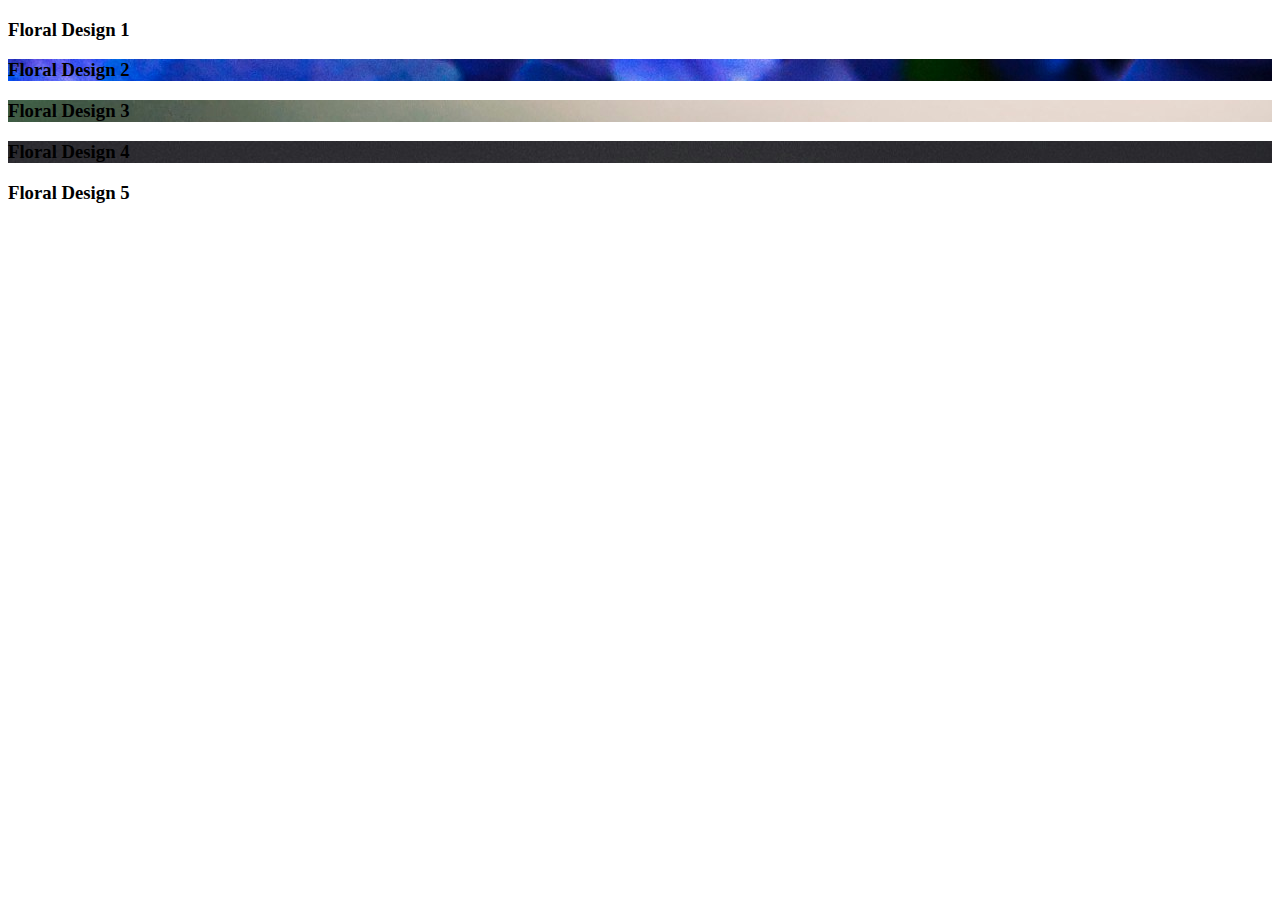
==== expanding.html @ 55260493 "Wed, Feb 28, 2024, 9:15 AM -08:00" ====
<!DOCTYPE html>
<html lang="en">
    <head>
        <title>Expanding</title>
    </head>
    <body>
        <div>
            <div style="background-image: url('css/images/flowers1.jpg')">
                <h3>Floral Design 1</h3>
            </div>
            <div style="background-image: url('css/images/flowers2.jpg')">
                <h3>Floral Design 2</h3>
            </div>
            <div style="background-image: url('css/images/flowers3.jpg')">
                <h3>Floral Design 3</h3>
            </div>
            <div style="background-image: url('css/images/flowers4.jpg')">
                <h3>Floral Design 4</h3>
            </div>
            <div style="background-image: url('css/images/flowers5.jpg')">
                <h3>Floral Design 5</h3>
            </div>
        </div>
    </body>
</html>
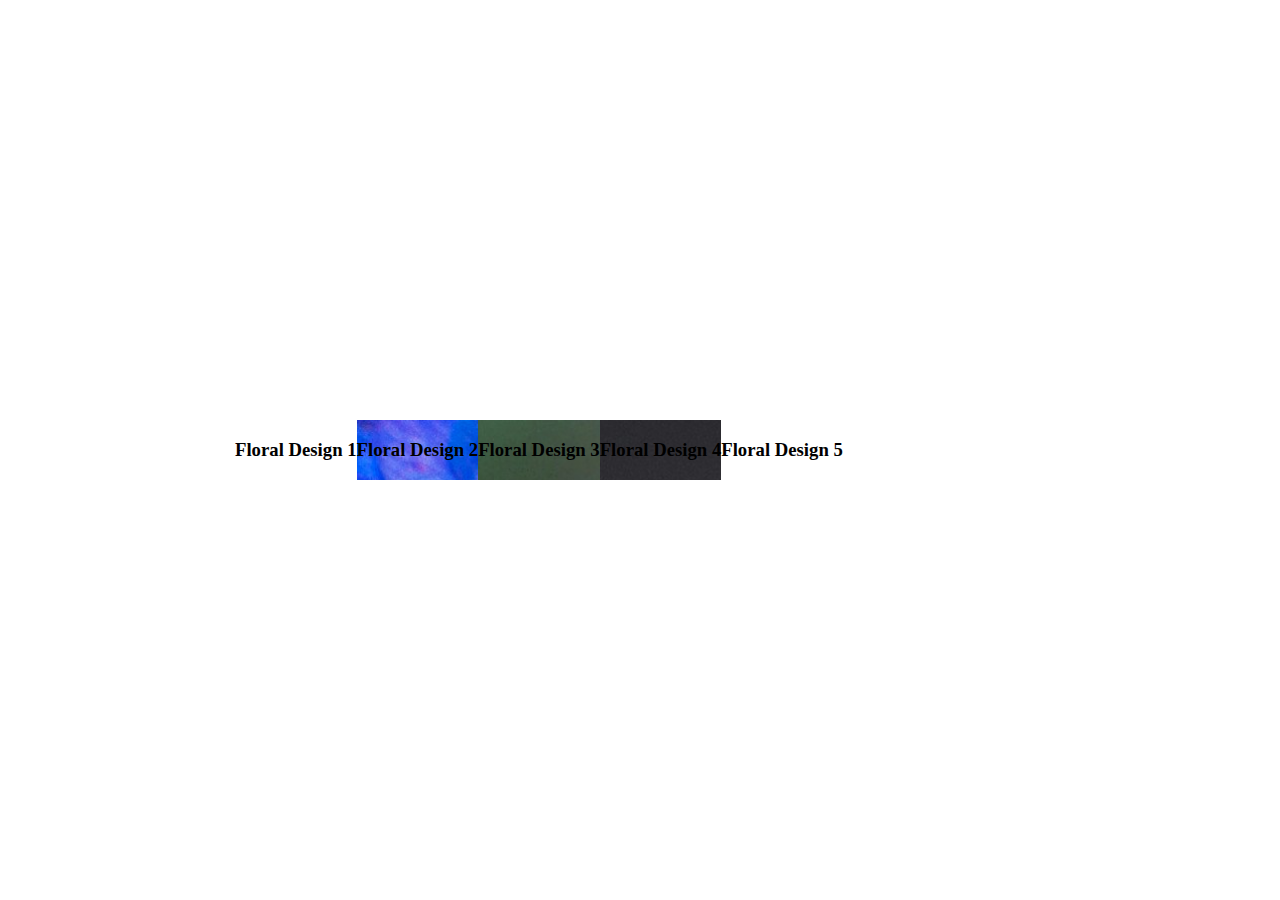
==== commit e9e7a7cc: "Wed, Feb 28, 2024, 9:22 AM -08:00" ====
--- a/expanding.html
+++ b/expanding.html
@@ -2,9 +2,10 @@
 <html lang="en">
     <head>
         <title>Expanding</title>
+        <link rel="stylesheet" href="css/expanding.css">
     </head>
     <body>
-        <div>
+        <div class="container">
             <div style="background-image: url('css/images/flowers1.jpg')">
                 <h3>Floral Design 1</h3>
             </div>
--- a/css/expanding.css
+++ b/css/expanding.css
@@ -0,0 +1,13 @@
+
+
+body {
+    height: 100vh;
+    display: flex;
+    align-items: center;
+    justify-content: center;
+    margin: 0;
+}
+.container {
+    width: 90vh;
+    display: flex;
+}
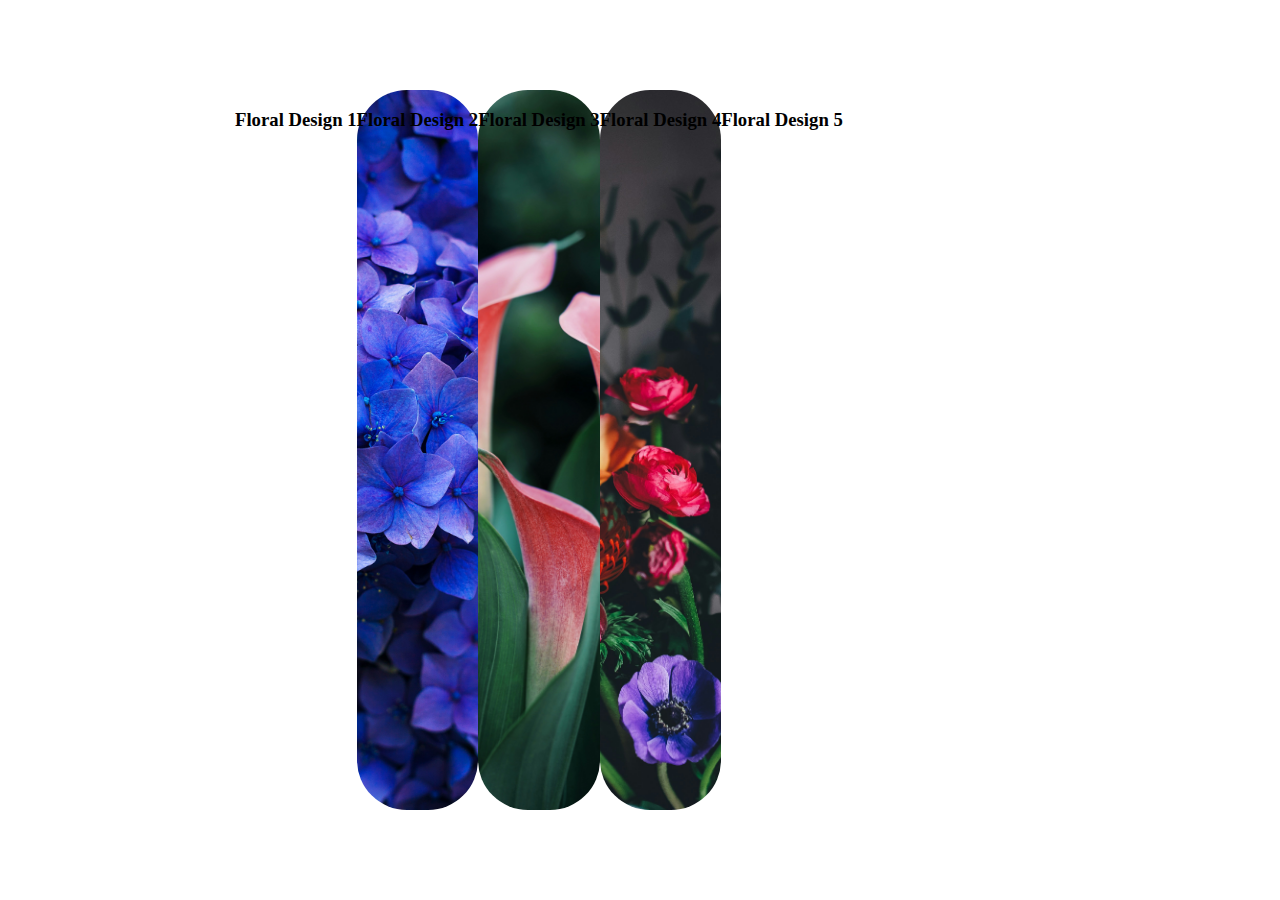
==== commit e4f2c249: "Wed, Feb 28, 2024, 9:27 AM -08:00" ====
--- a/expanding.html
+++ b/expanding.html
@@ -6,19 +6,19 @@
     </head>
     <body>
         <div class="container">
-            <div style="background-image: url('css/images/flowers1.jpg')">
+            <div class="panel" style="background-image: url('css/images/flowers1.jpg')">
                 <h3>Floral Design 1</h3>
             </div>
-            <div style="background-image: url('css/images/flowers2.jpg')">
+            <div class="panel" style="background-image: url('css/images/flowers2.jpg')">
                 <h3>Floral Design 2</h3>
             </div>
-            <div style="background-image: url('css/images/flowers3.jpg')">
+            <div class="panel" style="background-image: url('css/images/flowers3.jpg')">
                 <h3>Floral Design 3</h3>
             </div>
-            <div style="background-image: url('css/images/flowers4.jpg')">
+            <div class="panel" style="background-image: url('css/images/flowers4.jpg')">
                 <h3>Floral Design 4</h3>
             </div>
-            <div style="background-image: url('css/images/flowers5.jpg')">
+            <div class="panel" style="background-image: url('css/images/flowers5.jpg')">
                 <h3>Floral Design 5</h3>
             </div>
         </div>
--- a/css/expanding.css
+++ b/css/expanding.css
@@ -11,3 +11,11 @@
     width: 90vh;
     display: flex;
 }
+
+.panel {
+    background-size: cover;
+    background-position: center;
+    background-repeat: no-repeat;
+    height: 80vh;
+    border-radius: 50px;
+}
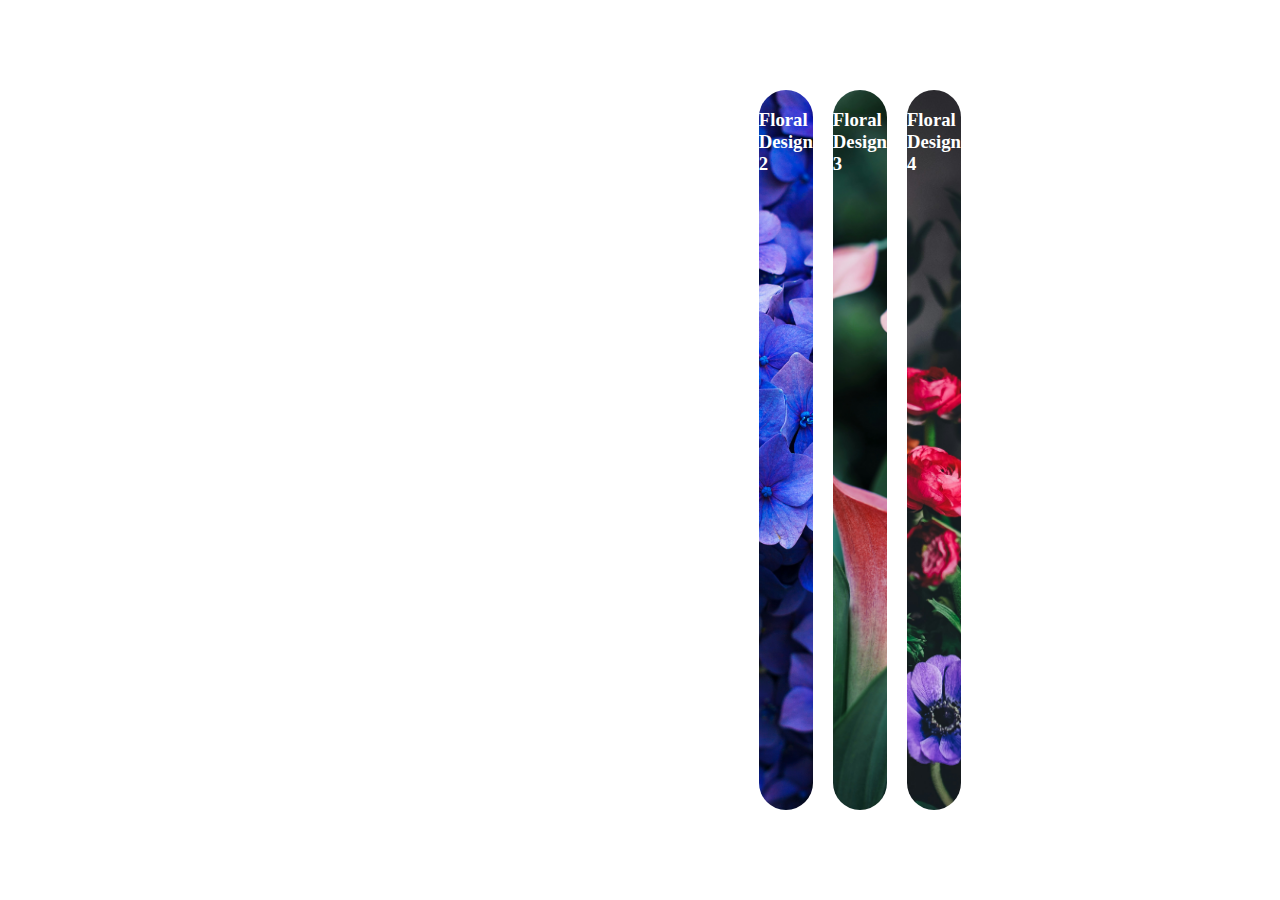
==== commit 2cc938ad: "Wed, Feb 28, 2024, 9:32 AM -08:00" ====
--- a/expanding.html
+++ b/expanding.html
@@ -6,7 +6,7 @@
     </head>
     <body>
         <div class="container">
-            <div class="panel" style="background-image: url('css/images/flowers1.jpg')">
+            <div class="panel active" style="background-image: url('css/images/flowers1.jpg')">
                 <h3>Floral Design 1</h3>
             </div>
             <div class="panel" style="background-image: url('css/images/flowers2.jpg')">
--- a/css/expanding.css
+++ b/css/expanding.css
@@ -1,4 +1,6 @@
-
+* {
+    box-sizing: border-box;
+}
 
 body {
     height: 100vh;
@@ -18,4 +20,12 @@
     background-repeat: no-repeat;
     height: 80vh;
     border-radius: 50px;
+    color: white;
+    cursor: pointer;
+    flex: 0.5;
+    margin: 10px;
 }
+
+.panel.active {
+    flex: 5;
+}
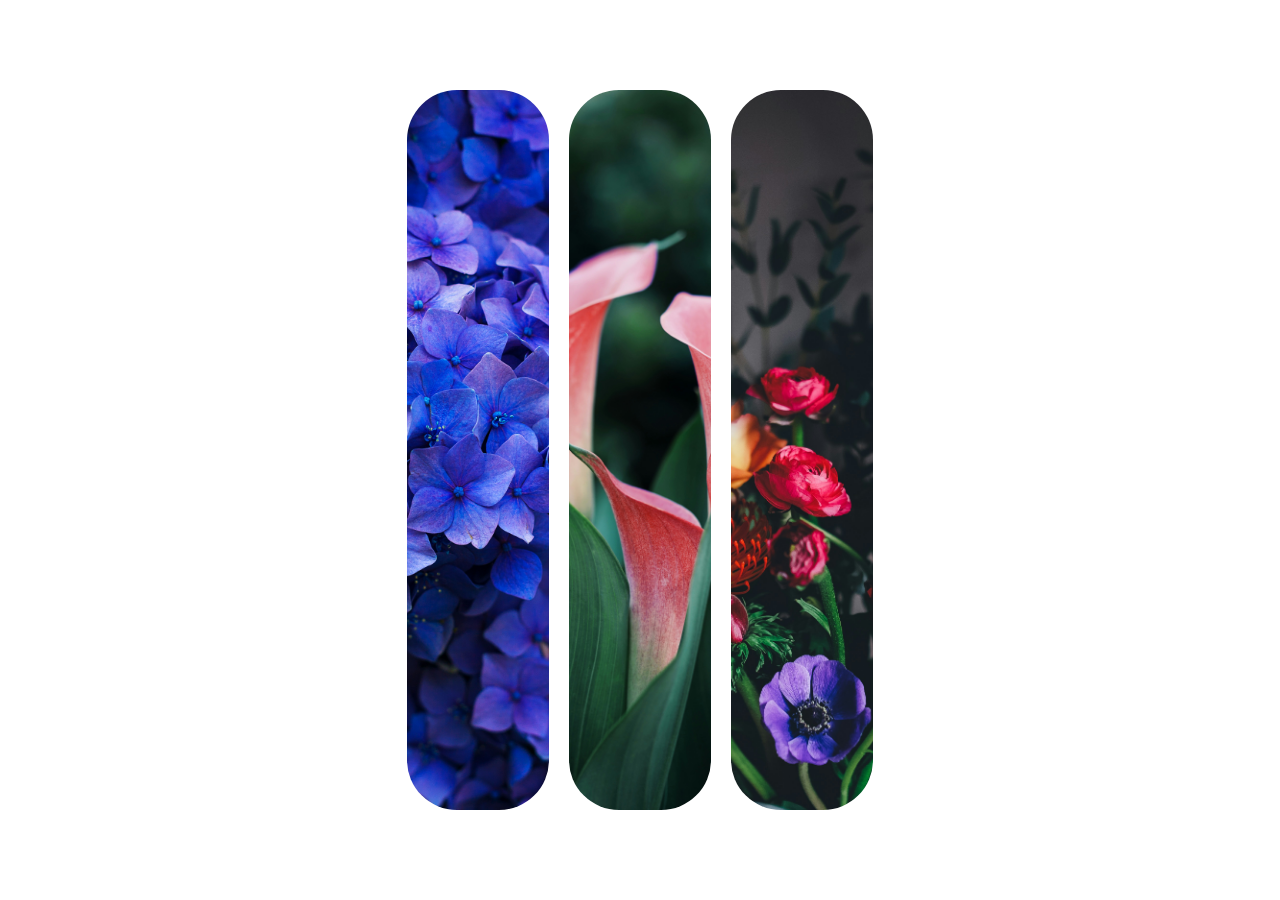
==== commit 02340acd: "Wed, Feb 28, 2024, 9:38 AM -08:00" ====
--- a/expanding.html
+++ b/expanding.html
@@ -6,7 +6,7 @@
     </head>
     <body>
         <div class="container">
-            <div class="panel active" style="background-image: url('css/images/flowers1.jpg')">
+            <div class="panel" style="background-image: url('css/images/flowers1.jpg')">
                 <h3>Floral Design 1</h3>
             </div>
             <div class="panel" style="background-image: url('css/images/flowers2.jpg')">
--- a/css/expanding.css
+++ b/css/expanding.css
@@ -24,8 +24,22 @@
     cursor: pointer;
     flex: 0.5;
     margin: 10px;
+    position: relative;
 }
 
 .panel.active {
     flex: 5;
 }
+
+.panel h3 {
+    font-size: 24px;
+    position: absolute;
+    bottom: 20px;
+    left: 20px;
+    margin: 0;
+    opacity: 0;
+}
+
+.panel.active h3 {
+    opacity: 1;
+}
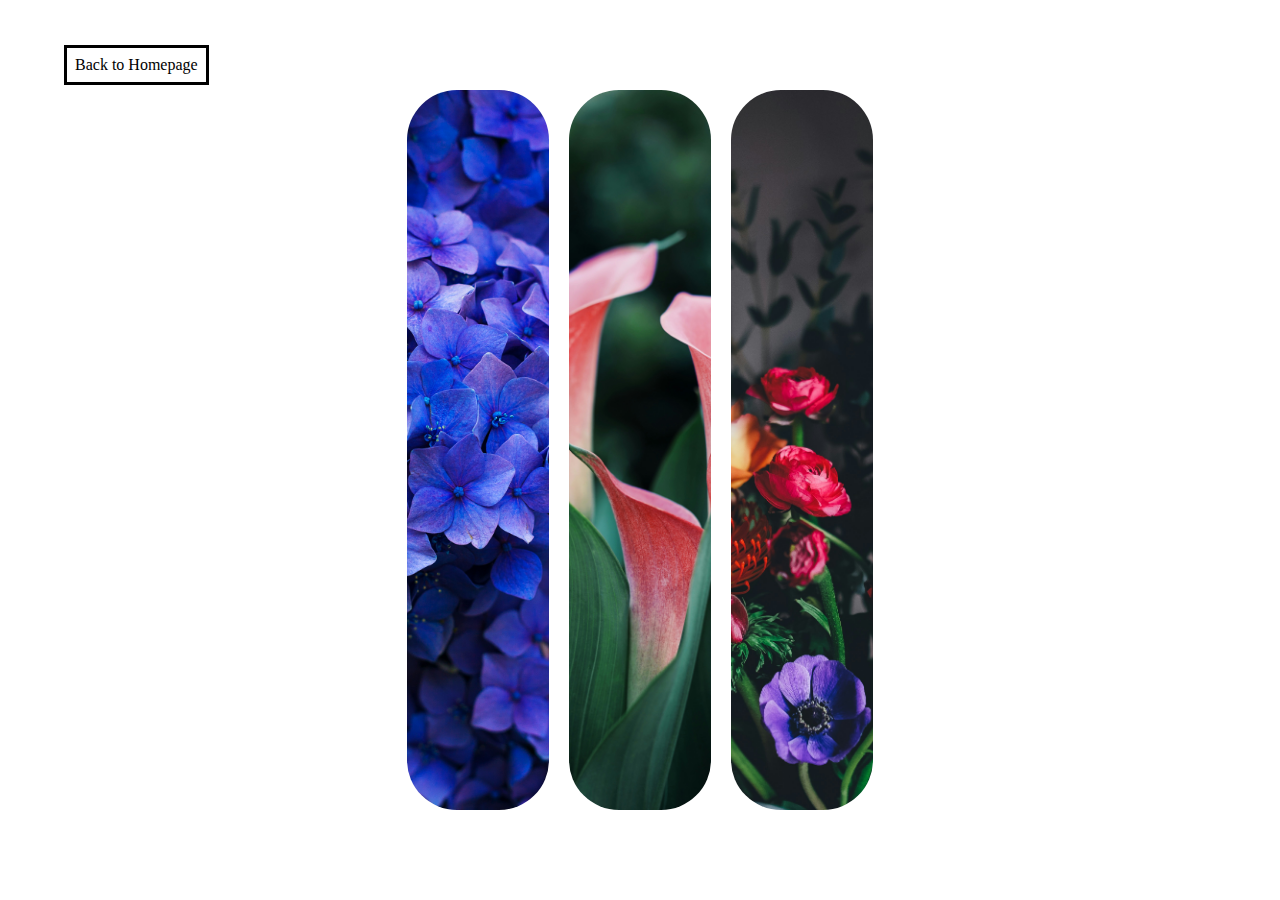
==== commit e7124cc1: "Mon, Mar 18, 2024, 9:49 AM -07:00" ====
--- a/expanding.html
+++ b/expanding.html
@@ -3,6 +3,13 @@
     <head>
         <title>Expanding</title>
         <link rel="stylesheet" href="css/expanding.css">
+        <!-- test -->
+
+        <a class="btn" href="index.html">
+            Back to Homepage
+        </a>
+
+        <!-- test -->
     </head>
     <body>
         <div class="container">
@@ -23,4 +30,6 @@
             </div>
         </div>
     </body>
+
+    <script src="js/expanding.js"></script>
 </html>
--- a/css/expanding.css
+++ b/css/expanding.css
@@ -1,3 +1,5 @@
+@import url('https://fonts.googleapis.com/css2?family=Cedarville+Cursive&display=swap');
+
 * {
     box-sizing: border-box;
 }
@@ -8,6 +10,7 @@
     align-items: center;
     justify-content: center;
     margin: 0;
+    font-family: "Cedarville Cursive", cursive;
 }
 .container {
     width: 90vh;
@@ -25,6 +28,7 @@
     flex: 0.5;
     margin: 10px;
     position: relative;
+    transition: flex 1s ease-in;
 }
 
 .panel.active {
@@ -42,4 +46,35 @@
 
 .panel.active h3 {
     opacity: 1;
+    transition: opacity .5s ease-in 0.8s;
 }
+
+@media (max-width: 480px) {
+    .panel:nth-of-type(4){
+        display: none;
+    }
+    .panel:nth-of-type(5){
+        display: none;
+    }
+    .container{
+        width: 100vw;
+    }
+}
+
+/* Back Button */
+.btn {
+    text-decoration: none;
+    z-index: 1;
+    margin: 0;
+    padding: 0.5rem;
+    border: 3px solid black;
+    color: black;
+    font-family: "Ariel", cursive;
+    font-weight: 400;
+    font-style: normal;
+    top:5%;
+    left:5%;
+    height:40px;
+    position: absolute;
+    background: rgb(255,255,255);
+  }
